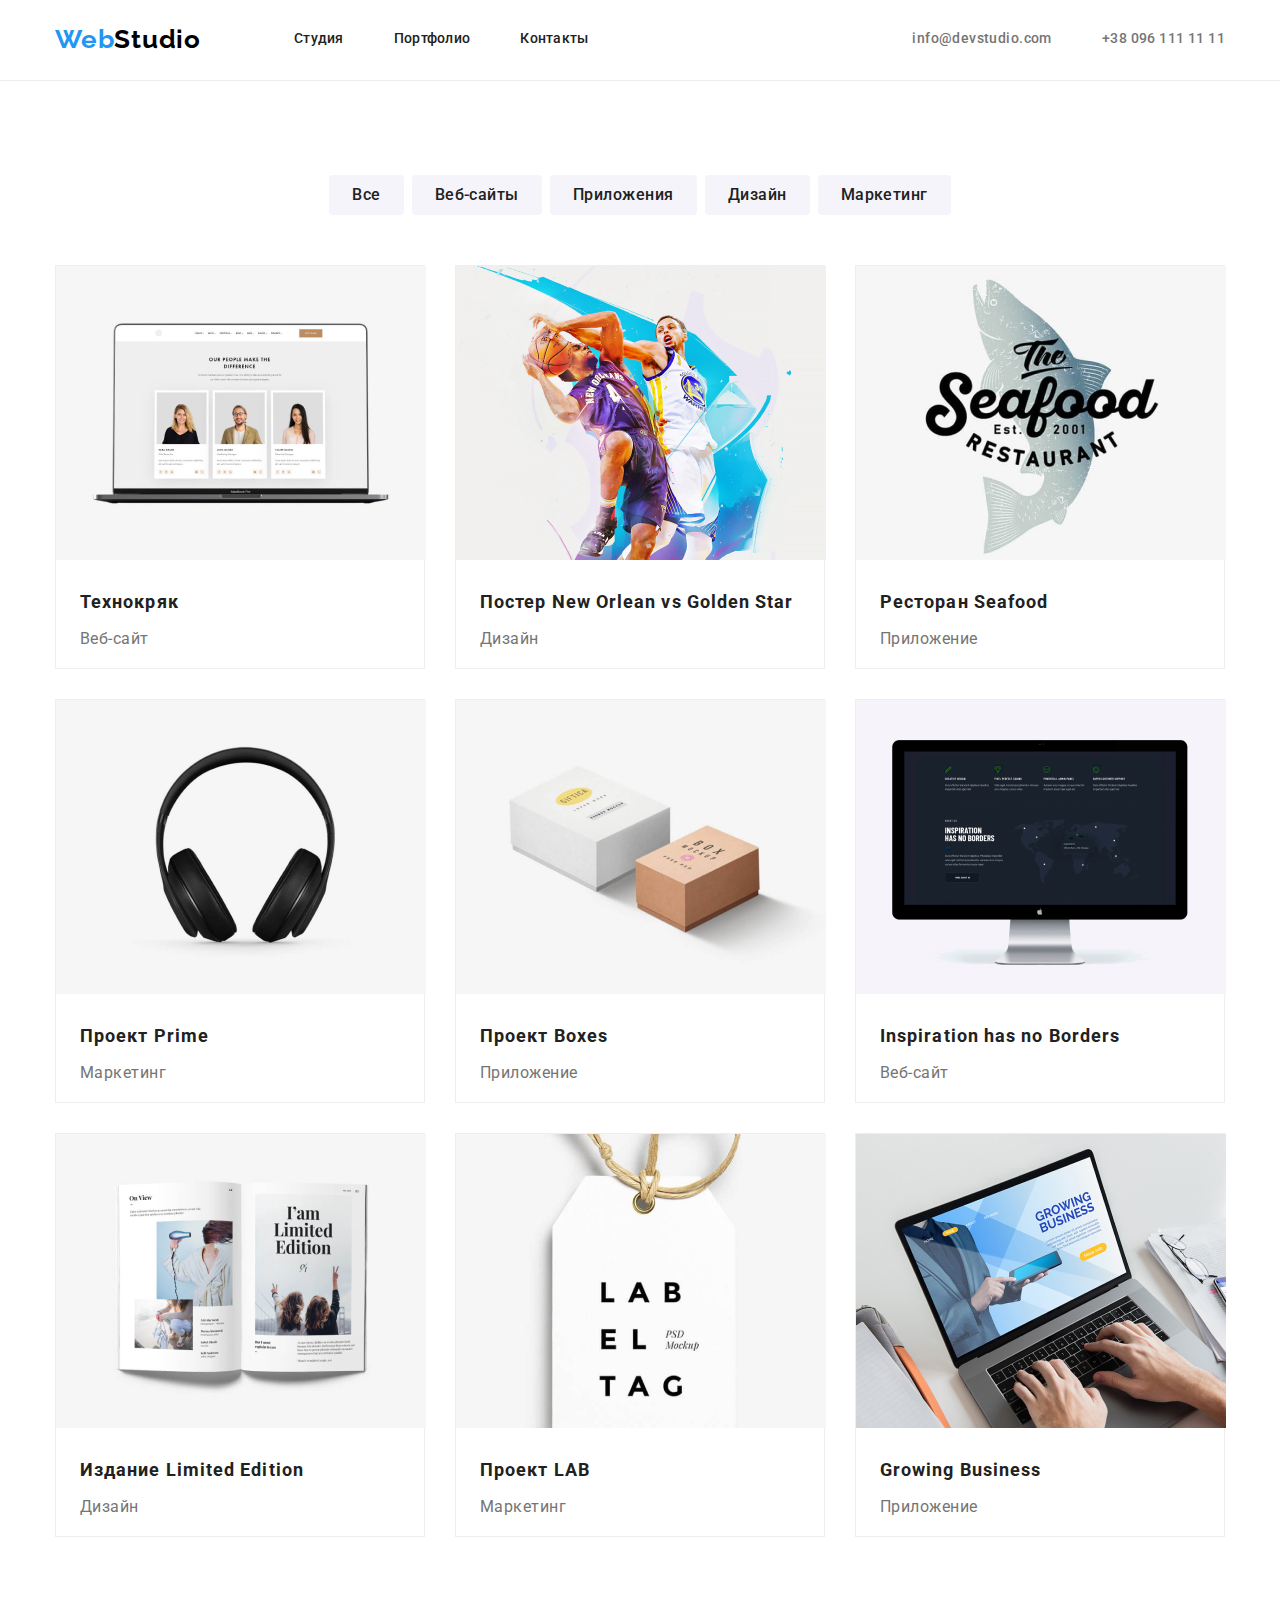
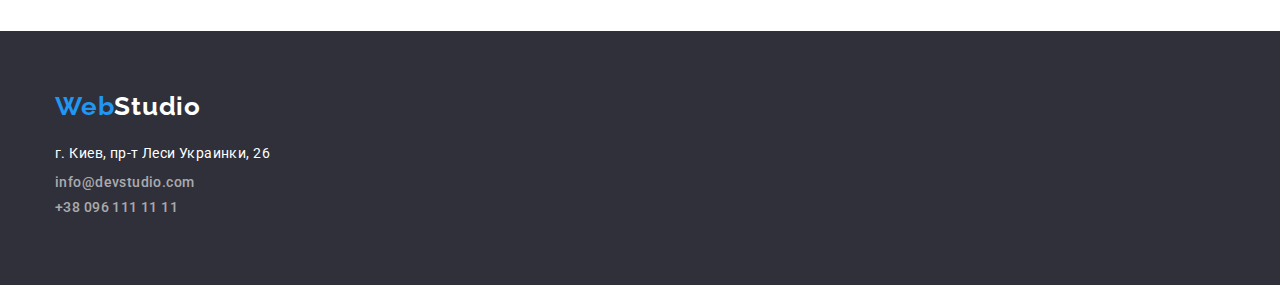
==== portfolio.html @ 5daf75d8 "Добавляет начальные файлы" ====
<!DOCTYPE html>
<html lang="ru">
  <head>
    <meta charset="UTF-8" />
    <meta name="viewport" content="width=device-width, initial-scale=1.0" />
    <title>Портфолио</title>
    <link
      href="https://fonts.googleapis.com/css2?family=Raleway:wght@700&family=Roboto:wght@400;500;700;900&display=swap"
      rel="stylesheet"
    />
    <link rel="stylesheet" href="./css/modern-normalize.css" />
    <link rel="stylesheet" href="./css/style.css" />
  </head>

  <body>
    <!-- Верхняя линия -->
    <header class="header">
      <div class="container">
        <div class="header-nav">
          <nav class="navigation">
            <a class="main-logo" href="./index.html"
              ><span class="first-part">Web</span
              ><span class="second-part">Studio</span></a
            >
            <ul class="nav-list list">
              <li class="nav-list-item">
                <a class="nav-link" href="./index.html">Студия</a>
              </li>
              <li class="nav-list-item">
                <a class="nav-link" href="./portfolio.html">Портфолио</a>
              </li>
              <li class="nav-list-item">
                <a class="nav-link" href="#">Контакты</a>
              </li>
            </ul>
          </nav>
          <ul class="adress-list list">
            <li class="adress-list-item">
              <a class="info-link" href="mailto:info@devstudio.com"
                >info@devstudio.com</a
              >
            </li>
            <li class="adress-list-item">
              <a class="info-link" href="tel:+380961111111"
                >+38 096 111 11 11</a
              >
            </li>
          </ul>
        </div>
      </div>
    </header>
    <main>
      <section class="portfolio">
        <div class="container">
          <h1 class="logic-title">
            &quot;Логический заголовок &lpar;типа он тут есть&rpar;&quot;
          </h1>
          <ul class="filter list">
            <li class="filter-item">
              <button class="filter-btn" type="button">Все</button>
            </li>
            <li class="filter-item">
              <button class="filter-btn" type="button">Веб-сайты</button>
            </li>
            <li class="filter-item">
              <button class="filter-btn" type="button">Приложения</button>
            </li>
            <li class="filter-item">
              <button class="filter-btn" type="button">Дизайн</button>
            </li>
            <li class="filter-item">
              <button class="filter-btn" type="button">Маркетинг</button>
            </li>
          </ul>
          <ul class="projects list">
            <li class="projects-item">
              <img src="./images/Photo1.jpg" alt="Компьютер" />
              <div class="projects-item-footer">
                <h2 class="projects-title">Технокряк</h2>
                <p class="projects-name">Веб-сайт</p>
              </div>
            </li>
            <li class="projects-item">
              <img src="./images/Photo2.jpg" alt="Баскетболисты" />
              <div class="projects-item-footer">
                <h2 class="projects-title">Постер New Orlean vs Golden Star</h2>
                <p class="projects-name">Дизайн</p>
              </div>
            </li>
            <li class="projects-item">
              <img src="./images/Photo3.jpg" alt="Логотип ресторана" />
              <div class="projects-item-footer">
                <h2 class="projects-title">Ресторан Seafood</h2>
                <p class="projects-name">Приложение</p>
              </div>
            </li>
            <li class="projects-item">
              <img src="./images/Photo4.jpg" alt="Наушники" />
              <div class="projects-item-footer">
                <h2 class="projects-title">Проект Prime</h2>
                <p class="projects-name">Маркетинг</p>
              </div>
            </li>
            <li class="projects-item">
              <img src="./images/Photo5.jpg" alt="Две коробки" />
              <div class="projects-item-footer">
                <h2 class="projects-title">Проект Boxes</h2>
                <p class="projects-name">Приложение</p>
              </div>
            </li>
            <li class="projects-item">
              <img src="./images/Photo6.jpg" alt="Монитор" />
              <div class="projects-item-footer">
                <h2 class="projects-title">Inspiration has no Borders</h2>
                <p class="projects-name">Веб-сайт</p>
              </div>
            </li>
            <li class="projects-item">
              <img src="./images/Photo7.jpg" alt="Журнал" />
              <div class="projects-item-footer">
                <h2 class="projects-title">Издание Limited Edition</h2>
                <p class="projects-name">Дизайн</p>
              </div>
            </li>
            <li class="projects-item">
              <img src="./images/Photo8.jpg" alt="Бирка" />
              <div class="projects-item-footer">
                <h2 class="projects-title">Проект LAB</h2>
                <p class="projects-name">Маркетинг</p>
              </div>
            </li>
            <li class="projects-item">
              <img src="./images/Photo9.jpg" alt="Работа за ноутбуком" />
              <div class="projects-item-footer">
                <h2 class="projects-title">Growing Business</h2>
                <p class="projects-name">Приложение</p>
              </div>
            </li>
          </ul>
        </div>
      </section>
    </main>
    <!-- Подвал -->
    <footer class="footer">
      <div class="container">
        <a class="main-logo footer-logo" href="./index.html"
          ><span class="first-part">Web</span
          ><span class="second-part-footer">Studio</span></a
        >
        <p class="adress">г. Киев, пр-т Леси Украинки, 26</p>
        <p class="adress-link">
          <a class="contact" href="mailto:info@devstudio.com"
            >info@devstudio.com</a
          >
        </p>
        <p class="adress-link">
          <a class="contact" href="tel:+380961111111">+38 096 111 11 11</a>
        </p>
      </div>
    </footer>
  </body>
</html>
---- css/style.css ----
/* Основные цвета */
/* Основной цвет текста #212121*/
/* Вторичный цвет текста  #757575*/
/* Цвет акцента #2196f3*/
/* Основной цвет страницы #ffffff*/
/* Цвет фона футера #2f303a*/
/* Дополнительный черный цвет  #000000*/

:root {
  --main-text-color: #212121;
  --secondary-text-color: #757575;
  --accent-color: #2196f3;
  --main-white-color: #ffffff;
  --secondary-bg-color: #2f303a;
  --standart-black: #000000;
  --btn-main-bg: #f5f4fa;
}

body {
  background-color: var(--main-white-color);
  color: var(--main-text-color);
  font-family: Roboto, sans-serif;
  font-size: 14px;
  line-height: 1.14;
  letter-spacing: 0.03em;
}

h1,
h2,
h3,
h4,
h5,
h6 {
  margin: 0;
}

.container {
  max-width: 1200px;
  margin-left: auto;
  margin-right: auto;
  padding-left: 15px;
  padding-right: 15px;
  /*  outline: 1px solid red; */
}

.list {
  list-style: none;
  margin: 0;
  padding: 0;
}

/* Header */
.header {
  border-bottom: 1px solid #ececec;
}

.header-nav {
  display: flex;
  align-items: center;
  justify-content: space-between;
  padding-top: 24px;
  padding-bottom: 25px;
}

.navigation,
.navigation:focus {
  display: flex;
  align-items: center;
  font-weight: 500;
  letter-spacing: 0.02em;
}

.nav-list {
  display: flex;
}

.nav-link {
  color: var(--main-text-color);
  font-weight: 500;
  text-decoration: none;
  letter-spacing: 0.02em;
}

.nav-list-item:not(:last-child) {
  margin-right: 50px;
}

.nav-link:hover,
.nav-link:focus {
  color: var(--accent-color);
}

.adress-list {
  display: flex;
}

.adress-list-item:not(:last-child) {
  margin-right: 50px;
}

.info-link {
  color: var(--secondary-text-color);
  font-weight: 500;
  text-decoration: none;
}

.info-link:hover,
.info-link:focus {
  color: var(--accent-color);
}

/* Logo */
.main-logo,
.main-logo:focus {
  font-family: Raleway, sans-serif;
  font-size: 26px;
  line-height: 1.19;
  font-weight: 700;
  letter-spacing: 0.03em;
  text-decoration: none;
  margin-right: 93px;
}

.first-part {
  color: var(--accent-color);
}

.second-part {
  color: var(--standart-black);
}

.second-part-footer {
  color: var(--main-white-color);
}

/* Hero */
.hero {
  text-align: center;
  padding-top: 200px;
  padding-bottom: 200px;

  color: var(--main-white-color);
  background-color: var(--secondary-bg-color);
}

.main-heading {
  font-weight: 900;
  font-size: 44px;
  line-height: 1.36;
  letter-spacing: 0.06em;
  text-transform: uppercase;
  margin-bottom: 30px;
}

.hero-btn {
  font-weight: 700;
  font-size: 16px;
  line-height: 1.87;
  letter-spacing: 0.06em;

  padding: 10px 32px;

  color: var(--main-white-color);
  background-color: var(--accent-color);

  border: 1px solid transparent;
  box-shadow: 0px 4px 4px rgba(0, 0, 0, 0.15);
  border-radius: 4px;
}

/* Features */
.features {
  padding-top: 94px;
  padding-bottom: 94px;
}

.features-list {
  display: flex;
}

.features-list-item:not(:last-child) {
  margin-right: 30px;
}

.features-heading {
  font-weight: 700;
  font-size: 14px;
  line-height: 1.14;
  letter-spacing: 0.03em;
  text-transform: uppercase;
  margin-bottom: 10px;
}

.features-text {
  color: var(--secondary-text-color);
  font-size: 14px;
  line-height: 1.71;
  letter-spacing: 0.03em;
  margin: 0;
}

/* Work */
.work {
  padding-bottom: 94px;
}

.work-heading {
  font-weight: 700;
  font-size: 36px;
  line-height: 1.17;
  letter-spacing: 0.03em;

  margin-bottom: 50px;

  text-align: center;
}

.work-list {
  display: flex;
}

.work-list-item:not(:last-child) {
  margin-right: 30px;
}

/* Team */
.team {
  padding-top: 94px;
  padding-bottom: 94px;
}

.team-list {
  display: flex;
}

.team-heading {
  font-weight: 700;
  font-size: 36px;
  line-height: 1.17;
  letter-spacing: 0.03em;

  margin-bottom: 50px;

  text-align: center;
}

.team-list-item {
  margin-right: 30px;

  box-shadow: 0px 1px 3px rgba(0, 0, 0, 0.12), 0px 1px 1px rgba(0, 0, 0, 0.14),
    0px 2px 1px rgba(0, 0, 0, 0.2);
  border-radius: 0px 0px 4px 4px;
}

.team-names {
  font-weight: 500;
  font-size: 16px;
  line-height: 1.19;

  text-align: center;

  margin-top: 30px;
}

.team-position {
  color: var(--secondary-text-color);
  font-weight: 500;
  font-size: 16px;
  line-height: 1.19;

  text-align: center;
  margin-top: 10px;
  margin-bottom: 30px;
}

/* Footer */
.footer {
  background-color: var(--secondary-bg-color);
  padding-top: 60px;
  padding-bottom: 60px;
}

.footer-logo {
  display: block;
  margin-bottom: 20px;
}

.adress {
  color: var(--main-white-color);
  font-size: 14px;
  line-height: 1.71;
  font-weight: 400;
  letter-spacing: 0.03em;
  margin-top: 0;
  margin-bottom: 9px;
}

.adress-link {
  margin-top: 0;
  margin-bottom: 9px;
}

.contact {
  font-weight: 500;
  color: rgba(255, 255, 255, 0.6);
  text-decoration: none;
}

/* Визуал текста для Портфолио */
.portfolio {
  padding: 94px 0;
}

.logic-title {
  font-size: 0px;
  color: transparent;
}

/* Filter */
.filter {
  display: flex;
  justify-content: center;

  margin-bottom: 50px;
}

.filter-item:not(:last-child) {
  margin-right: 8px;
}

.filter-btn {
  font-weight: 500;
  font-size: 16px;
  line-height: 1.62;
  text-align: center;
  letter-spacing: 0.03em;

  color: var(--main-text-color);
  background-color: var(--btn-main-bg);
  padding: 6px 22px;
  border: 1px solid transparent;
  border-radius: 4px;
}

.filter-btn:hover,
.filter-btn:focus {
  color: var(--main-white-color);
  background-color: var(--accent-color);
  box-shadow: 0px 3px 1px rgba(0, 0, 0, 0.1), 0px 1px 2px rgba(0, 0, 0, 0.08),
    0px 2px 2px rgba(0, 0, 0, 0.12);
}

/* Projects */
.projects {
  display: flex;
  flex-wrap: wrap;
  justify-content: space-between;
}

.projects-item {
  border: 1px solid #eeeeee;
  width: 370px;
  height: 404px;
  margin-bottom: 30px;
}

.projects-item:nth-last-child(-n + 3) {
  margin-bottom: 0;
}

.projects-item-footer {
  padding: 20px 24px;
}

.projects-title {
  font-weight: 700;
  font-size: 18px;
  line-height: 2;
  letter-spacing: 0.06em;

  margin-bottom: 4px;
}

.projects-name {
  color: var(--secondary-text-color);
  font-weight: 400;
  font-size: 16px;
  line-height: 1.87;
  letter-spacing: 0.03em;

  margin: 0;
}
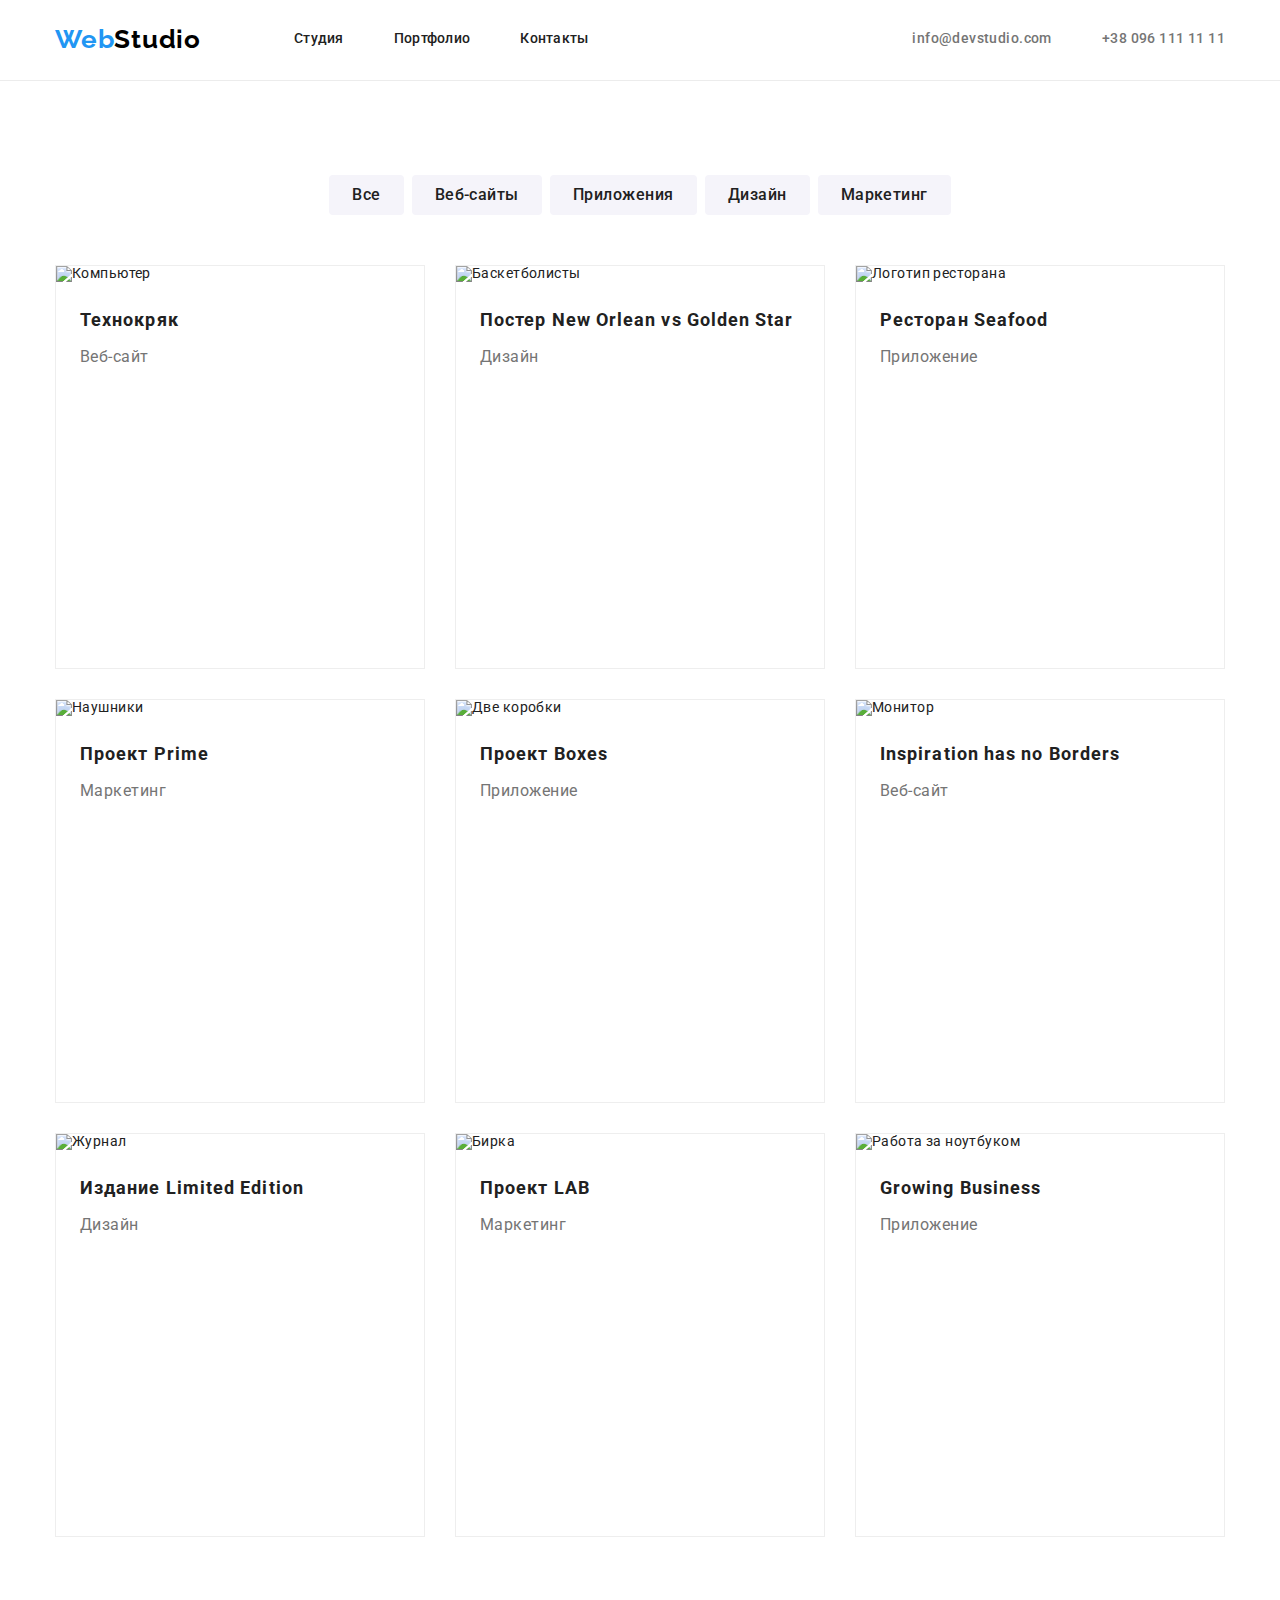
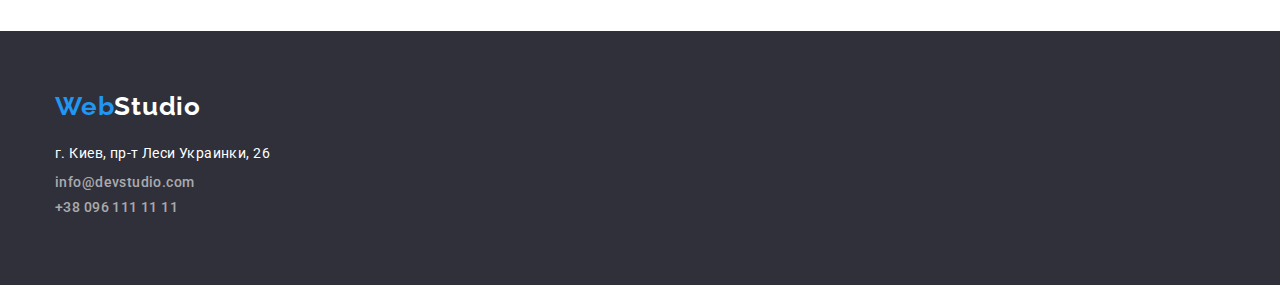
==== commit a763010d: "Добавляет фон в Герой" ====
--- a/portfolio.html
+++ b/portfolio.html
@@ -74,63 +74,63 @@
           </ul>
           <ul class="projects list">
             <li class="projects-item">
-              <img src="./images/Photo1.jpg" alt="Компьютер" />
+              <img src="./images/photo1.jpg" alt="Компьютер" />
               <div class="projects-item-footer">
                 <h2 class="projects-title">Технокряк</h2>
                 <p class="projects-name">Веб-сайт</p>
               </div>
             </li>
             <li class="projects-item">
-              <img src="./images/Photo2.jpg" alt="Баскетболисты" />
+              <img src="./images/photo2.jpg" alt="Баскетболисты" />
               <div class="projects-item-footer">
                 <h2 class="projects-title">Постер New Orlean vs Golden Star</h2>
                 <p class="projects-name">Дизайн</p>
               </div>
             </li>
             <li class="projects-item">
-              <img src="./images/Photo3.jpg" alt="Логотип ресторана" />
+              <img src="./images/photo3.jpg" alt="Логотип ресторана" />
               <div class="projects-item-footer">
                 <h2 class="projects-title">Ресторан Seafood</h2>
                 <p class="projects-name">Приложение</p>
               </div>
             </li>
             <li class="projects-item">
-              <img src="./images/Photo4.jpg" alt="Наушники" />
+              <img src="./images/photo4.jpg" alt="Наушники" />
               <div class="projects-item-footer">
                 <h2 class="projects-title">Проект Prime</h2>
                 <p class="projects-name">Маркетинг</p>
               </div>
             </li>
             <li class="projects-item">
-              <img src="./images/Photo5.jpg" alt="Две коробки" />
+              <img src="./images/photo5.jpg" alt="Две коробки" />
               <div class="projects-item-footer">
                 <h2 class="projects-title">Проект Boxes</h2>
                 <p class="projects-name">Приложение</p>
               </div>
             </li>
             <li class="projects-item">
-              <img src="./images/Photo6.jpg" alt="Монитор" />
+              <img src="./images/photo6.jpg" alt="Монитор" />
               <div class="projects-item-footer">
                 <h2 class="projects-title">Inspiration has no Borders</h2>
                 <p class="projects-name">Веб-сайт</p>
               </div>
             </li>
             <li class="projects-item">
-              <img src="./images/Photo7.jpg" alt="Журнал" />
+              <img src="./images/photo7.jpg" alt="Журнал" />
               <div class="projects-item-footer">
                 <h2 class="projects-title">Издание Limited Edition</h2>
                 <p class="projects-name">Дизайн</p>
               </div>
             </li>
             <li class="projects-item">
-              <img src="./images/Photo8.jpg" alt="Бирка" />
+              <img src="./images/photo8.jpg" alt="Бирка" />
               <div class="projects-item-footer">
                 <h2 class="projects-title">Проект LAB</h2>
                 <p class="projects-name">Маркетинг</p>
               </div>
             </li>
             <li class="projects-item">
-              <img src="./images/Photo9.jpg" alt="Работа за ноутбуком" />
+              <img src="./images/photo9.jpg" alt="Работа за ноутбуком" />
               <div class="projects-item-footer">
                 <h2 class="projects-title">Growing Business</h2>
                 <p class="projects-name">Приложение</p>
--- a/css/style.css
+++ b/css/style.css
@@ -75,6 +75,7 @@
 }
 
 .nav-link {
+  display: inline-flex;
   color: var(--main-text-color);
   font-weight: 500;
   text-decoration: none;
@@ -99,6 +100,8 @@
 }
 
 .info-link {
+  display: flex;
+  align-items: center;
   color: var(--secondary-text-color);
   font-weight: 500;
   text-decoration: none;
@@ -107,6 +110,11 @@
 .info-link:hover,
 .info-link:focus {
   color: var(--accent-color);
+}
+
+.icon {
+  margin-right: 10px;
+  fill: currentColor;
 }
 
 /* Logo */
@@ -140,7 +148,16 @@
   padding-bottom: 200px;
 
   color: var(--main-white-color);
+
   background-color: var(--secondary-bg-color);
+  background-image: linear-gradient(
+      to right,
+      rgba(47, 48, 58, 0.4),
+      rgba(47, 48, 58, 0.4)
+    ),
+    url('/images/hero-bg.jpg');
+  background-repeat: no-repeat;
+  background-size: cover;
 }
 
 .main-heading {
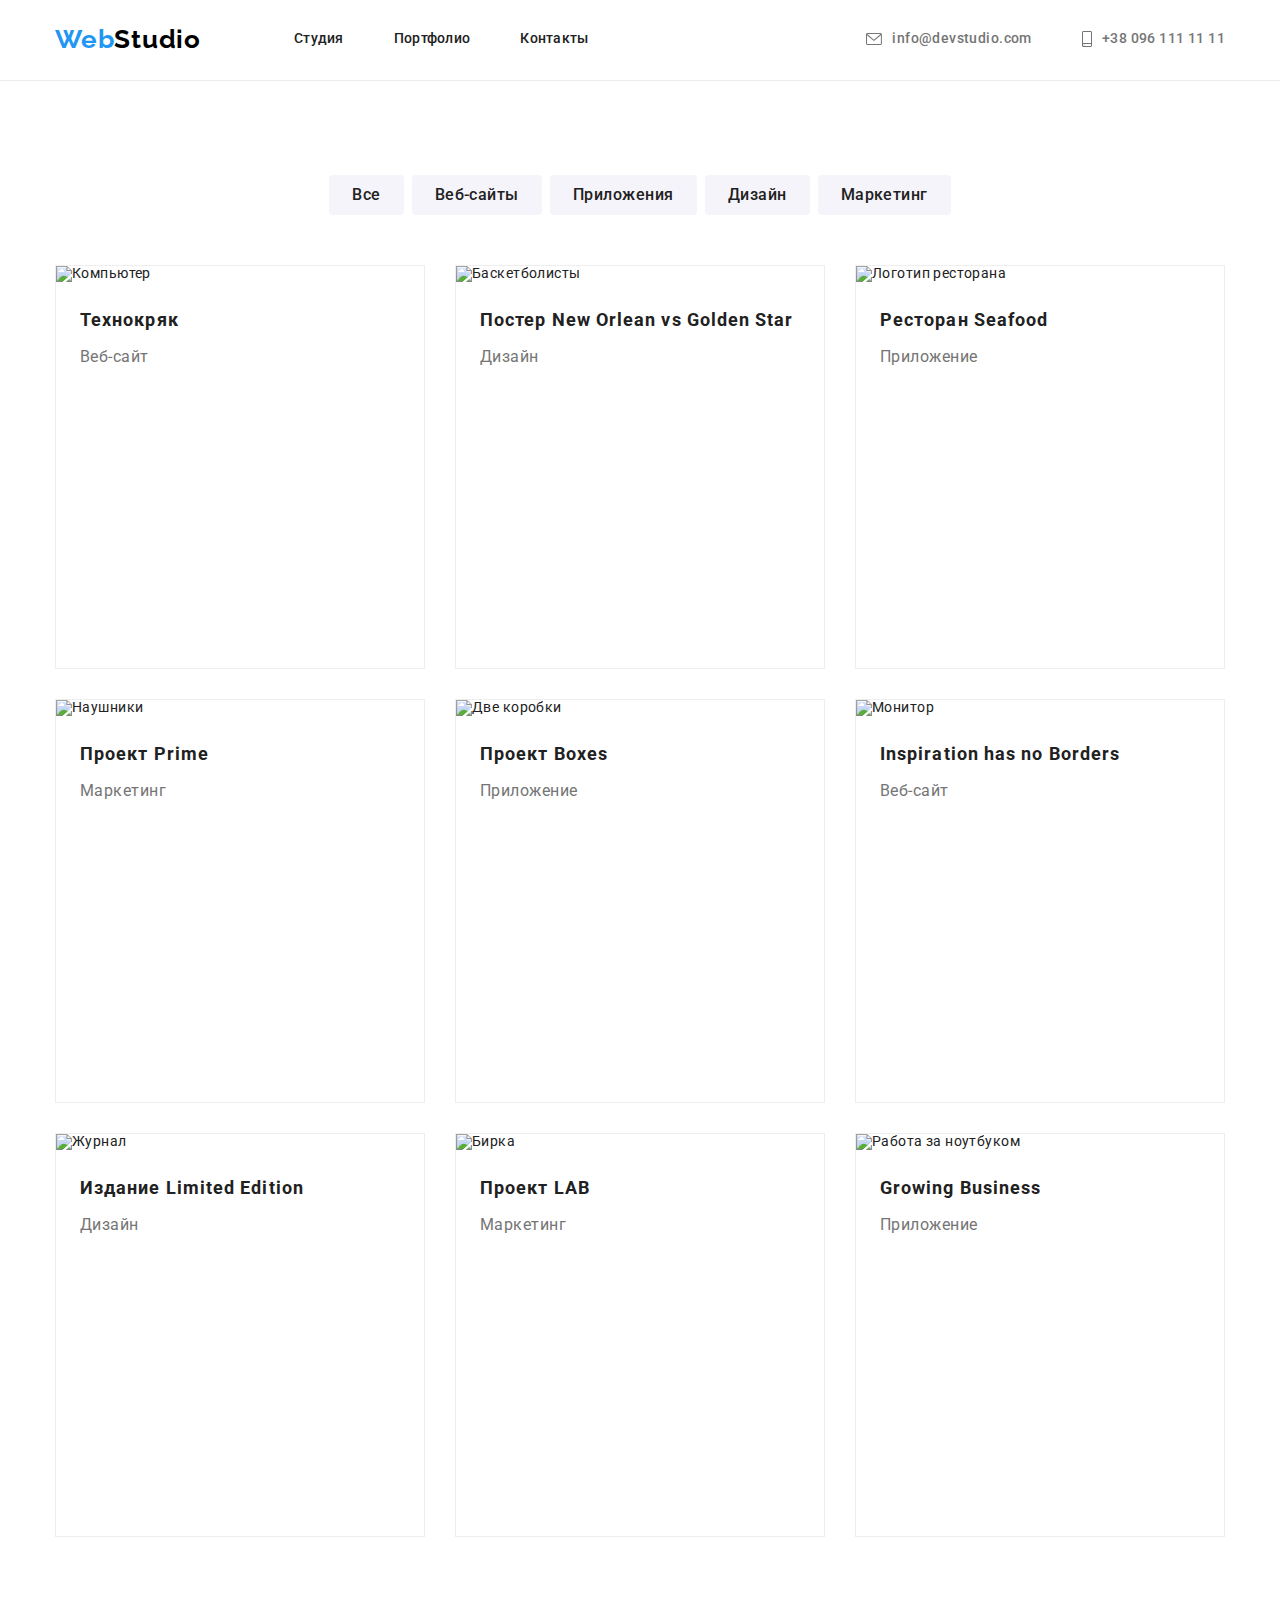
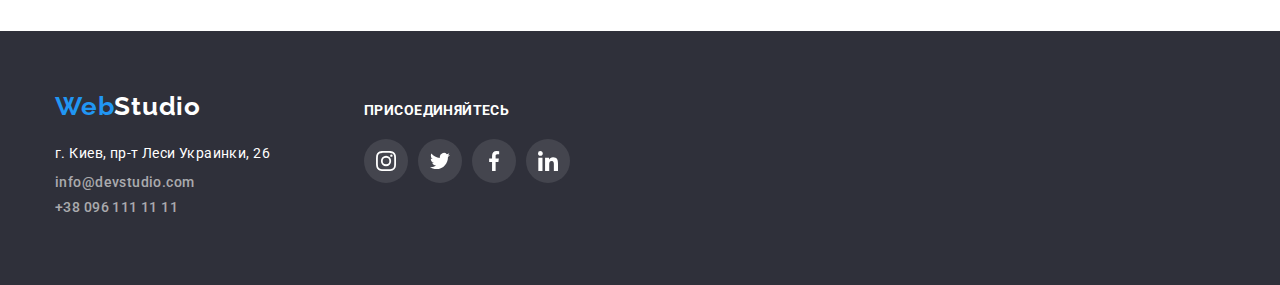
==== commit 8676ac39: "Добавляет тень при ховере на карточки в портфолио" ====
--- a/portfolio.html
+++ b/portfolio.html
@@ -30,19 +30,25 @@
                 <a class="nav-link" href="./portfolio.html">Портфолио</a>
               </li>
               <li class="nav-list-item">
-                <a class="nav-link" href="#">Контакты</a>
+                <a class="nav-link" href="">Контакты</a>
               </li>
             </ul>
           </nav>
           <ul class="adress-list list">
             <li class="adress-list-item">
-              <a class="info-link" href="mailto:info@devstudio.com"
-                >info@devstudio.com</a
+              <a class="info-link mail" href="mailto:info@devstudio.com"
+                ><svg class="icon" width="16" height="12">
+                  <use href="./images/sprite.svg#icon-mail"></use>
+                </svg>
+                info@devstudio.com</a
               >
             </li>
             <li class="adress-list-item">
-              <a class="info-link" href="tel:+380961111111"
-                >+38 096 111 11 11</a
+              <a class="info-link telephone" href="tel:+380961111111"
+                ><svg class="icon" width="10" height="16">
+                  <use href="./images/sprite.svg#icon-phone"></use>
+                </svg>
+                +38 096 111 11 11</a
               >
             </li>
           </ul>
@@ -142,20 +148,55 @@
     </main>
     <!-- Подвал -->
     <footer class="footer">
-      <div class="container">
-        <a class="main-logo footer-logo" href="./index.html"
-          ><span class="first-part">Web</span
-          ><span class="second-part-footer">Studio</span></a
-        >
-        <p class="adress">г. Киев, пр-т Леси Украинки, 26</p>
-        <p class="adress-link">
-          <a class="contact" href="mailto:info@devstudio.com"
-            >info@devstudio.com</a
+      <div class="container footer-box">
+        <div class="adress-box">
+          <a class="main-logo footer-logo" href="./index.html"
+            ><span class="first-part">Web</span
+            ><span class="second-part-footer">Studio</span></a
           >
-        </p>
-        <p class="adress-link">
-          <a class="contact" href="tel:+380961111111">+38 096 111 11 11</a>
-        </p>
+          <p class="adress">г. Киев, пр-т Леси Украинки, 26</p>
+          <p class="adress-link">
+            <a class="contact" href="mailto:info@devstudio.com"
+              >info@devstudio.com</a
+            >
+          </p>
+          <p class="adress-link">
+            <a class="contact" href="tel:+380961111111">+38 096 111 11 11</a>
+          </p>
+        </div>
+        <div class="social-box">
+          <h2 class="social-box-title">присоединяйтесь</h2>
+          <ul class="social list">
+            <li class="item">
+              <a class="social-link" target="_blank" href="#"
+                ><svg class="icon" width="20" height="20">
+                  <use href="./images/sprite.svg#icon-instagram"></use>
+                </svg>
+              </a>
+            </li>
+            <li class="item">
+              <a class="social-link" target="_blank" href="#"
+                ><svg class="icon" width="20" height="20">
+                  <use href="./images/sprite.svg#icon-twitter"></use>
+                </svg>
+              </a>
+            </li>
+            <li class="item">
+              <a class="social-link" target="_blank" href="#"
+                ><svg class="icon" width="20" height="20">
+                  <use href="./images/sprite.svg#icon-facebook"></use>
+                </svg>
+              </a>
+            </li>
+            <li class="item">
+              <a class="social-link" target="_blank" href="#"
+                ><svg class="icon" width="20" height="20">
+                  <use href="./images/sprite.svg#icon-linkedin"></use>
+                </svg>
+              </a>
+            </li>
+          </ul>
+        </div>
       </div>
     </footer>
   </body>
--- a/css/style.css
+++ b/css/style.css
@@ -14,6 +14,7 @@
   --secondary-bg-color: #2f303a;
   --standart-black: #000000;
   --btn-main-bg: #f5f4fa;
+  --social-icon-color: #afb1b8;
 }
 
 body {
@@ -32,6 +33,10 @@
 h5,
 h6 {
   margin: 0;
+}
+
+img {
+  display: block;
 }
 
 .container {
@@ -199,6 +204,18 @@
   margin-right: 30px;
 }
 
+.features-icon {
+  display: flex;
+  justify-content: center;
+  align-items: center;
+
+  width: 270px;
+  height: 120px;
+  background-color: var(--btn-main-bg);
+  margin-bottom: 30px;
+  border-radius: 4px;
+}
+
 .features-heading {
   font-weight: 700;
   font-size: 14px;
@@ -244,10 +261,18 @@
 .team {
   padding-top: 94px;
   padding-bottom: 94px;
+
+  background-color: var(--btn-main-bg);
 }
 
 .team-list {
   display: flex;
+}
+
+.info-container {
+  padding-top: 30px;
+  padding-bottom: 30px;
+  background-color: var(--main-white-color);
 }
 
 .team-heading {
@@ -275,8 +300,6 @@
   line-height: 1.19;
 
   text-align: center;
-
-  margin-top: 30px;
 }
 
 .team-position {
@@ -287,7 +310,87 @@
 
   text-align: center;
   margin-top: 10px;
-  margin-bottom: 30px;
+  margin-bottom: 16px;
+}
+
+.social {
+  display: flex;
+  justify-content: center;
+}
+
+.social > .item:not(:last-child) {
+  margin-right: 10px;
+}
+
+.social-link {
+  color: var(--social-icon-color);
+  display: inline-flex;
+  justify-content: center;
+  align-items: center;
+  width: 44px;
+  height: 44px;
+
+  border-radius: 50%;
+}
+
+.social-link:hover,
+.social-link:focus {
+  color: var(--main-white-color);
+  background-color: var(--accent-color);
+}
+
+.social-link > .icon {
+  margin: 0;
+}
+
+/* Clients */
+
+.clients {
+  padding-top: 94px;
+  padding-bottom: 94px;
+}
+
+.clients-heading {
+  font-weight: 700;
+  font-size: 36px;
+  line-height: 1.17;
+  letter-spacing: 0.03em;
+
+  margin-bottom: 50px;
+
+  text-align: center;
+}
+
+.clients-list {
+  display: flex;
+  justify-content: space-between;
+}
+
+.clients-list > .item {
+  width: calc((100% - 150) / 6);
+}
+.clients-link > .icon {
+  margin: 0;
+  color: var(--social-icon-color);
+}
+
+.clients-link {
+  display: inline-flex;
+  justify-content: center;
+  align-items: center;
+  width: 170px;
+  height: 90px;
+  border: 1px solid var(--social-icon-color);
+  border-radius: 4px;
+  padding: 20px;
+}
+
+.clients-logo:hover > .clients-link .icon {
+  color: var(--accent-color);
+}
+
+.clients-logo:hover > .clients-link {
+  border: 1px solid var(--accent-color);
 }
 
 /* Footer */
@@ -297,6 +400,15 @@
   padding-bottom: 60px;
 }
 
+.footer-box {
+  display: flex;
+  align-items: baseline;
+}
+
+.adress-box {
+  margin-right: 70px;
+}
+
 .footer-logo {
   display: block;
   margin-bottom: 20px;
@@ -323,6 +435,31 @@
   text-decoration: none;
 }
 
+.social-box {
+  display: flex;
+  flex-direction: column;
+}
+
+.social-box-title {
+  font-weight: 700;
+  font-size: 14px;
+  line-height: 1.14;
+  text-transform: uppercase;
+
+  color: var(--main-white-color);
+
+  margin-bottom: 20px;
+}
+
+.social-box .social-link {
+  color: var(--main-white-color);
+  background-color: rgba(255, 255, 255, 0.1);
+}
+
+.social-box .social-link:hover,
+.social-box .social-link:focus {
+  background-color: var(--accent-color);
+}
 /* Визуал текста для Портфолио */
 .portfolio {
   padding: 94px 0;
@@ -381,6 +518,11 @@
   margin-bottom: 30px;
 }
 
+.projects-item:hover {
+  box-shadow: 0px 1px 1px rgba(0, 0, 0, 0.12), 0px 4px 4px rgba(0, 0, 0, 0.06),
+    1px 4px 6px rgba(0, 0, 0, 0.16);
+}
+
 .projects-item:nth-last-child(-n + 3) {
   margin-bottom: 0;
 }
